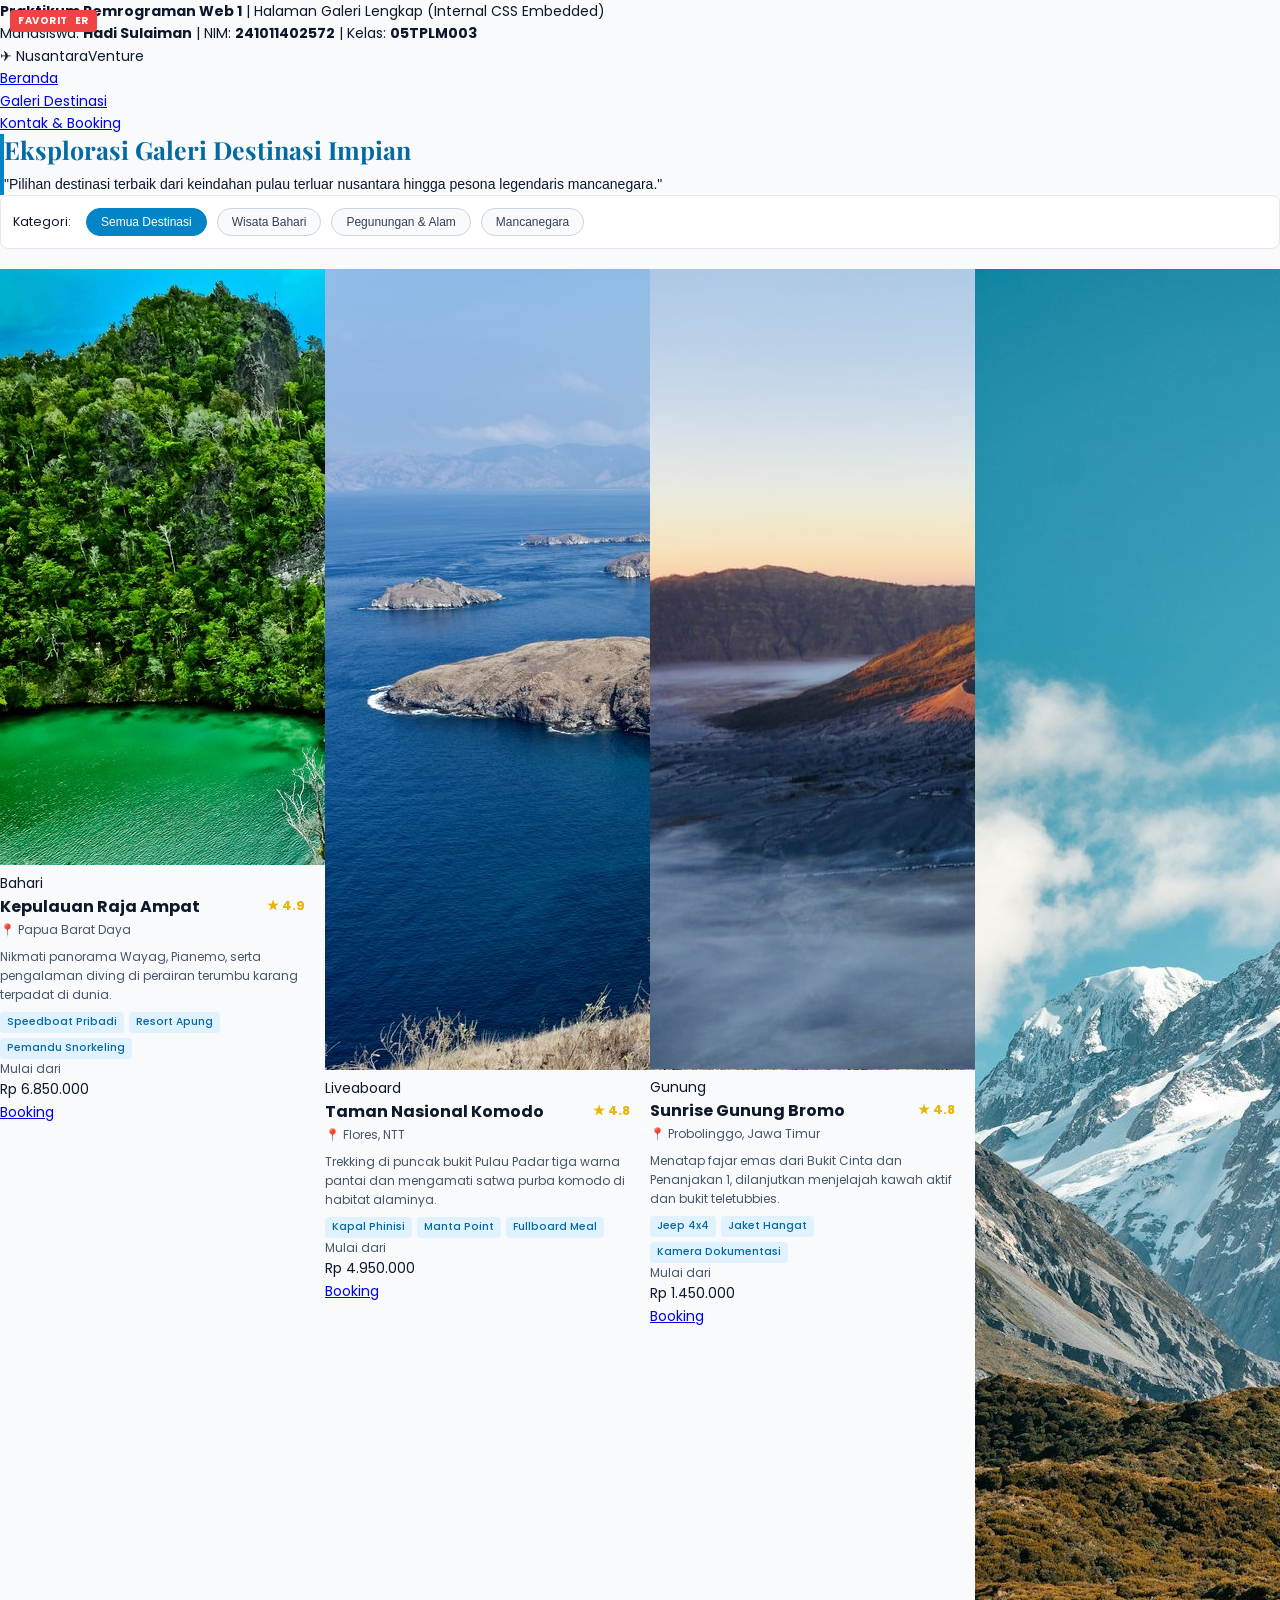
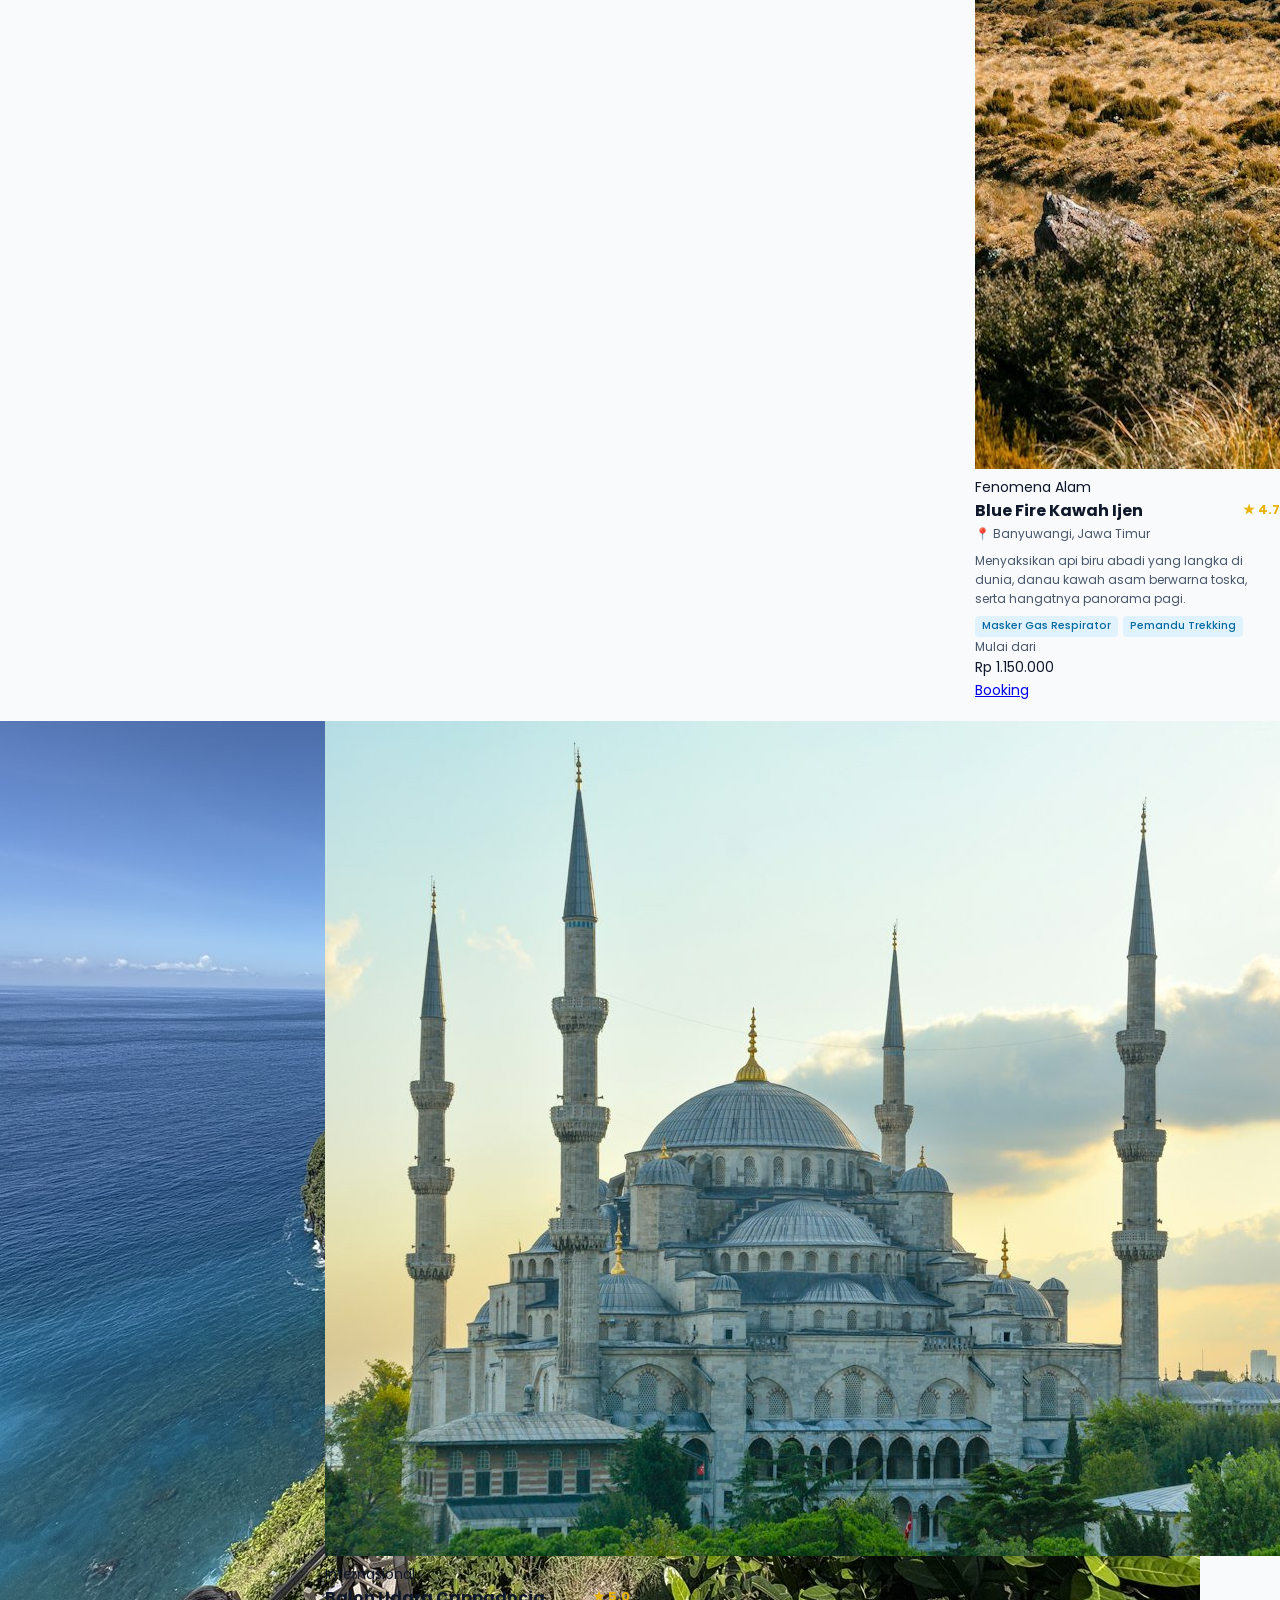
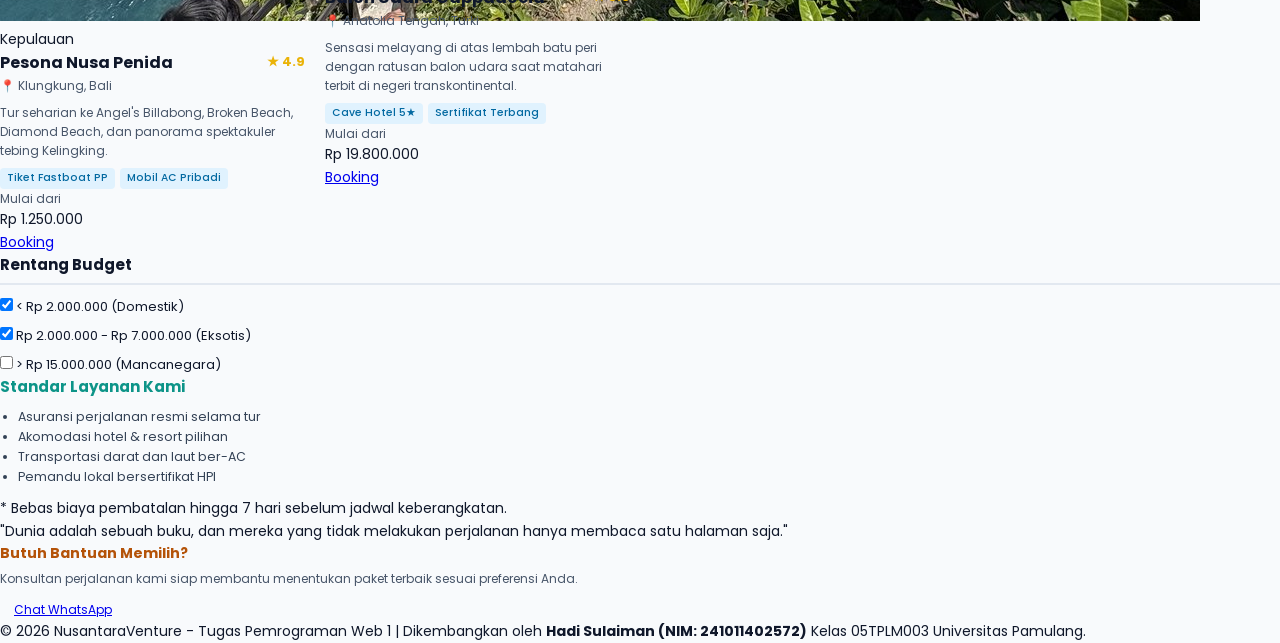
==== destinasi.html @ 13fb2729 "feat(web): create destinasi.html catalog with internal CSS embedding in head" ====
<!DOCTYPE html>
<html lang="id">
<head>
    <meta charset="UTF-8">
    <meta name="viewport" content="width=device-width, initial-scale=1.0">
    <title>Katalog & Galeri Destinasi - NusantaraVenture</title>
    <!-- EXTERNAL CSS (LINKING) - Syarat Wajib Tugas -->
    <link rel="stylesheet" href="style.css">

    <!-- INTERNAL CSS (EMBEDDING) - Syarat Wajib Tugas: Menggunakan tag <style> di head -->
    <style>
        /* Gaya Internal Khusus untuk Halaman Galeri Destinasi */
        .filter-kategori-container {
            display: flex;
            gap: 10px;
            flex-wrap: wrap;
            margin-bottom: 20px;
            padding: 12px;
            background: #ffffff;
            border-radius: 8px;
            border: 1px solid #e2e8f0;
        }

        .filter-btn {
            padding: 6px 14px;
            font-size: 12px;
            border-radius: 20px;
            border: 1px solid #cbd5e1;
            background: #f8fafc;
            color: #334155;
            cursor: pointer;
            font-weight: 500;
            transition: all 0.2s ease;
        }

        .filter-btn.active, .filter-btn:hover {
            background: var(--primary-color);
            color: #ffffff;
            border-color: var(--primary-color);
        }

        .destinasi-grid-lengkap {
            display: grid;
            grid-template-columns: repeat(auto-fill, minmax(280px, 1fr));
            gap: 20px;
        }

        .rating-bintang {
            color: #eab308;
            font-size: 13px;
            font-weight: 700;
        }

        .fasilitas-tags {
            display: flex;
            gap: 5px;
            flex-wrap: wrap;
            margin-top: 8px;
        }

        .tag-pill {
            background: #e0f2fe;
            color: #0369a1;
            font-size: 10.5px;
            padding: 2px 7px;
            border-radius: 4px;
            font-weight: 500;
        }

        .badge-populer-embed {
            position: absolute;
            top: 10px;
            left: 10px;
            background: #ef4444;
            color: #ffffff;
            font-size: 10px;
            font-weight: 700;
            padding: 3px 8px;
            border-radius: 4px;
            text-transform: uppercase;
            letter-spacing: 0.5px;
        }
    </style>
</head>
<body>

    <!-- Bar Informasi Identitas Mahasiswa UNPAM -->
    <div class="identitas-bar">
        <div class="container identitas-content">
            <div>
                <strong>Praktikum Pemrograman Web 1</strong> | Halaman Galeri Lengkap (Internal CSS Embedded)
            </div>
            <div>
                Mahasiswa: <strong>Hadi Sulaiman</strong> | NIM: <strong>241011402572</strong> | Kelas: <strong>05TPLM003</strong>
            </div>
        </div>
    </div>

    <!-- Navigasi Utama -->
    <nav class="navbar">
        <div class="container nav-flex">
            <div class="brand-nama">
                ✈ NusantaraVenture
            </div>
            <ul class="nav-links">
                <li><a href="index.html">Beranda</a></li>
                <li><a href="destinasi.html" class="active">Galeri Destinasi</a></li>
                <li><a href="kontak.html">Kontak &amp; Booking</a></li>
            </ul>
        </div>
    </nav>

    <!-- Konten Utama Galeri dengan Layout Dua Kolom -->
    <main class="container layout-dua-kolom">

        <!-- ================= KOLOM UTAMA (KIRI) ================= -->
        <div class="kolom-utama">

            <!-- Header Halaman Galeri -->
            <div class="widget-box" style="border-left: 4px solid var(--primary-color);">
                <!-- Judul Utama (font-size: 25px sesuai Digit ke-1: 5 * 5px) -->
                <h1 class="judul-utama">Eksplorasi Galeri Destinasi Impian</h1>
                <!-- Elemen Italic #1: Tagline -->
                <p class="tagline-italic font-sistem-bersih" style="margin-top: 6px;">
                    "Pilihan destinasi terbaik dari keindahan pulau terluar nusantara hingga pesona legendaris mancanegara."
                </p>
            </div>

            <!-- Filter Kategori (Styling dari Internal CSS) -->
            <div class="filter-kategori-container">
                <span class="form-label-bold" style="display: flex; align-items: center; margin-right: 5px; font-size: 12.5px;">Kategori:</span>
                <button class="filter-btn active">Semua Destinasi</button>
                <button class="filter-btn">Wisata Bahari</button>
                <button class="filter-btn">Pegunungan &amp; Alam</button>
                <button class="filter-btn">Mancanegara</button>
            </div>

            <!-- Grid Galeri Destinasi Lengkap -->
            <section class="destinasi-grid-lengkap">

                <!-- Destinasi 1: Raja Ampat -->
                <article class="kartu-destinasi border-utama-solid">
                    <div class="destinasi-img-wrap">
                        <img src="images/raja-ampat.jpg" alt="Raja Ampat" class="destinasi-img">
                        <span class="badge-populer-embed">Best Seller</span>
                        <span class="destinasi-badge">Bahari</span>
                    </div>
                    <div class="destinasi-body">
                        <div style="display: flex; justify-content: space-between; align-items: center;">
                            <h3 class="destinasi-nama">Kepulauan Raja Ampat</h3>
                            <span class="rating-bintang">★ 4.9</span>
                        </div>
                        <!-- Elemen Italic #2: Lokasi Geografis -->
                        <p class="lokasi-italic teks-kecil">&#128205; Papua Barat Daya</p>
                        <!-- Perataan Teks Khusus: Text Justify -->
                        <p class="teks-kecil text-justify-khusus" style="margin: 8px 0;">
                            Nikmati panorama Wayag, Pianemo, serta pengalaman diving di perairan terumbu karang terpadat di dunia.
                        </p>
                        <div class="fasilitas-tags">
                            <span class="tag-pill">Speedboat Pribadi</span>
                            <span class="tag-pill">Resort Apung</span>
                            <span class="tag-pill">Pemandu Snorkeling</span>
                        </div>
                        <div class="destinasi-footer">
                            <div>
                                <span class="teks-kecil" style="display: block;">Mulai dari</span>
                                <span class="harga-angka">Rp 6.850.000</span>
                            </div>
                            <a href="kontak.html" class="btn-aksi">Booking</a>
                        </div>
                    </div>
                </article>

                <!-- Destinasi 2: Labuan Bajo -->
                <article class="kartu-destinasi border-utama-solid">
                    <div class="destinasi-img-wrap">
                        <img src="images/labuan-bajo.jpg" alt="Labuan Bajo" class="destinasi-img">
                        <span class="badge-populer-embed">Favorit</span>
                        <span class="destinasi-badge">Liveaboard</span>
                    </div>
                    <div class="destinasi-body">
                        <div style="display: flex; justify-content: space-between; align-items: center;">
                            <h3 class="destinasi-nama">Taman Nasional Komodo</h3>
                            <span class="rating-bintang">★ 4.8</span>
                        </div>
                        <p class="lokasi-italic teks-kecil">&#128205; Flores, NTT</p>
                        <p class="teks-kecil text-justify-khusus" style="margin: 8px 0;">
                            Trekking di puncak bukit Pulau Padar tiga warna pantai dan mengamati satwa purba komodo di habitat alaminya.
                        </p>
                        <div class="fasilitas-tags">
                            <span class="tag-pill">Kapal Phinisi</span>
                            <span class="tag-pill">Manta Point</span>
                            <span class="tag-pill">Fullboard Meal</span>
                        </div>
                        <div class="destinasi-footer">
                            <div>
                                <span class="teks-kecil" style="display: block;">Mulai dari</span>
                                <span class="harga-angka">Rp 4.950.000</span>
                            </div>
                            <a href="kontak.html" class="btn-aksi">Booking</a>
                        </div>
                    </div>
                </article>

                <!-- Destinasi 3: Gunung Bromo -->
                <article class="kartu-destinasi">
                    <div class="destinasi-img-wrap">
                        <img src="images/bromo.jpg" alt="Gunung Bromo" class="destinasi-img">
                        <span class="destinasi-badge">Gunung</span>
                    </div>
                    <div class="destinasi-body">
                        <div style="display: flex; justify-content: space-between; align-items: center;">
                            <h3 class="destinasi-nama">Sunrise Gunung Bromo</h3>
                            <span class="rating-bintang">★ 4.8</span>
                        </div>
                        <p class="lokasi-italic teks-kecil">&#128205; Probolinggo, Jawa Timur</p>
                        <p class="teks-kecil text-justify-khusus" style="margin: 8px 0;">
                            Menatap fajar emas dari Bukit Cinta dan Penanjakan 1, dilanjutkan menjelajah kawah aktif dan bukit teletubbies.
                        </p>
                        <div class="fasilitas-tags">
                            <span class="tag-pill">Jeep 4x4</span>
                            <span class="tag-pill">Jaket Hangat</span>
                            <span class="tag-pill">Kamera Dokumentasi</span>
                        </div>
                        <div class="destinasi-footer">
                            <div>
                                <span class="teks-kecil" style="display: block;">Mulai dari</span>
                                <span class="harga-angka">Rp 1.450.000</span>
                            </div>
                            <a href="kontak.html" class="btn-aksi">Booking</a>
                        </div>
                    </div>
                </article>

                <!-- Destinasi 4: Kawah Ijen -->
                <article class="kartu-destinasi">
                    <div class="destinasi-img-wrap">
                        <img src="images/kawah-ijen.jpg" alt="Kawah Ijen" class="destinasi-img">
                        <span class="destinasi-badge">Fenomena Alam</span>
                    </div>
                    <div class="destinasi-body">
                        <div style="display: flex; justify-content: space-between; align-items: center;">
                            <h3 class="destinasi-nama">Blue Fire Kawah Ijen</h3>
                            <span class="rating-bintang">★ 4.7</span>
                        </div>
                        <p class="lokasi-italic teks-kecil">&#128205; Banyuwangi, Jawa Timur</p>
                        <p class="teks-kecil text-justify-khusus" style="margin: 8px 0;">
                            Menyaksikan api biru abadi yang langka di dunia, danau kawah asam berwarna toska, serta hangatnya panorama pagi.
                        </p>
                        <div class="fasilitas-tags">
                            <span class="tag-pill">Masker Gas Respirator</span>
                            <span class="tag-pill">Pemandu Trekking</span>
                        </div>
                        <div class="destinasi-footer">
                            <div>
                                <span class="teks-kecil" style="display: block;">Mulai dari</span>
                                <span class="harga-angka">Rp 1.150.000</span>
                            </div>
                            <a href="kontak.html" class="btn-aksi">Booking</a>
                        </div>
                    </div>
                </article>

                <!-- Destinasi 5: Nusa Penida -->
                <article class="kartu-destinasi">
                    <div class="destinasi-img-wrap">
                        <img src="images/nusa-penida.jpg" alt="Nusa Penida" class="destinasi-img">
                        <span class="destinasi-badge">Kepulauan</span>
                    </div>
                    <div class="destinasi-body">
                        <div style="display: flex; justify-content: space-between; align-items: center;">
                            <h3 class="destinasi-nama">Pesona Nusa Penida</h3>
                            <span class="rating-bintang">★ 4.9</span>
                        </div>
                        <p class="lokasi-italic teks-kecil">&#128205; Klungkung, Bali</p>
                        <p class="teks-kecil text-justify-khusus" style="margin: 8px 0;">
                            Tur seharian ke Angel's Billabong, Broken Beach, Diamond Beach, dan panorama spektakuler tebing Kelingking.
                        </p>
                        <div class="fasilitas-tags">
                            <span class="tag-pill">Tiket Fastboat PP</span>
                            <span class="tag-pill">Mobil AC Pribadi</span>
                        </div>
                        <div class="destinasi-footer">
                            <div>
                                <span class="teks-kecil" style="display: block;">Mulai dari</span>
                                <span class="harga-angka">Rp 1.250.000</span>
                            </div>
                            <a href="kontak.html" class="btn-aksi">Booking</a>
                        </div>
                    </div>
                </article>

                <!-- Destinasi 6: Cappadocia -->
                <article class="kartu-destinasi">
                    <div class="destinasi-img-wrap">
                        <img src="images/cappadocia.jpg" alt="Cappadocia Balon Udara" class="destinasi-img">
                        <span class="destinasi-badge">Internasional</span>
                    </div>
                    <div class="destinasi-body">
                        <div style="display: flex; justify-content: space-between; align-items: center;">
                            <h3 class="destinasi-nama">Balon Udara Cappadocia</h3>
                            <span class="rating-bintang">★ 5.0</span>
                        </div>
                        <p class="lokasi-italic teks-kecil">&#128205; Anatolia Tengah, Turki</p>
                        <p class="teks-kecil text-justify-khusus" style="margin: 8px 0;">
                            Sensasi melayang di atas lembah batu peri dengan ratusan balon udara saat matahari terbit di negeri transkontinental.
                        </p>
                        <div class="fasilitas-tags">
                            <span class="tag-pill">Cave Hotel 5★</span>
                            <span class="tag-pill">Sertifikat Terbang</span>
                        </div>
                        <div class="destinasi-footer">
                            <div>
                                <span class="teks-kecil" style="display: block;">Mulai dari</span>
                                <span class="harga-angka">Rp 19.800.000</span>
                            </div>
                            <a href="kontak.html" class="btn-aksi">Booking</a>
                        </div>
                    </div>
                </article>

            </section>

        </div>

        <!-- ================= KOLOM SIDEBAR (KANAN) ================= -->
        <aside class="kolom-sidebar">

            <!-- Filter Berdasarkan Rentang Harga -->
            <div class="widget-box">
                <h3 style="font-size: 15px; margin-bottom: 12px; border-bottom: 2px solid var(--border-color); padding-bottom: 6px;">
                    Rentang Budget
                </h3>
                <div style="display: flex; flex-direction: column; gap: 8px; font-size: 13px;">
                    <label><input type="checkbox" checked> &lt; Rp 2.000.000 (Domestik)</label>
                    <label><input type="checkbox" checked> Rp 2.000.000 - Rp 7.000.000 (Eksotis)</label>
                    <label><input type="checkbox"> &gt; Rp 15.000.000 (Mancanegara)</label>
                </div>
            </div>

            <!-- Fasilitas Termasuk (Dua Jenis Border: Solid & Dashed) -->
            <div class="border-promo-dashed">
                <h3 style="font-size: 15px; color: #0d9488; margin-bottom: 8px;">
                    Standar Layanan Kami
                </h3>
                <ul style="padding-left: 18px; font-size: 12.5px; line-height: 1.6; color: #334155;">
                    <li>Asuransi perjalanan resmi selama tur</li>
                    <li>Akomodasi hotel &amp; resort pilihan</li>
                    <li>Transportasi darat dan laut ber-AC</li>
                    <li>Pemandu lokal bersertifikat HPI</li>
                </ul>
                <!-- Elemen Italic #4: Catatan Khusus -->
                <p class="catatan-italic" style="margin-top: 10px;">
                    * Bebas biaya pembatalan hingga 7 hari sebelum jadwal keberangkatan.
                </p>
            </div>

            <!-- Kutipan Petualang -->
            <div class="quote-italic">
                "Dunia adalah sebuah buku, dan mereka yang tidak melakukan perjalanan hanya membaca satu halaman saja."
            </div>

            <!-- Card Bantuan -->
            <div class="border-info-dotted text-center-khusus">
                <h4 style="color: #b45309; margin-bottom: 4px;">Butuh Bantuan Memilih?</h4>
                <p class="teks-kecil" style="margin-bottom: 10px;">
                    Konsultan perjalanan kami siap membantu menentukan paket terbaik sesuai preferensi Anda.
                </p>
                <a href="kontak.html" class="btn-aksi" style="padding: 6px 14px; font-size: 12px;">Chat WhatsApp</a>
            </div>

        </aside>

    </main>

    <!-- Footer -->
    <footer>
        <div class="container">
            <div class="footer-bottom">
                &copy; 2026 NusantaraVenture - Tugas Pemrograman Web 1 | Dikembangkan oleh <strong>Hadi Sulaiman (NIM: 241011402572)</strong> Kelas 05TPLM003 Universitas Pamulang.
            </div>
        </div>
    </footer>

</body>
</html>
---- style.css ----
/* ==========================================================================
   TUGAS PEMROGRAMAN WEB 1 - PRAKTIKUM CSS
   Identitas Mahasiswa:
   - Nama         : Hadi Sulaiman
   - NIM          : 241011402572
   - Kelas        : 05TPLM003
   - Digit Terakhir: 2 (Tema: Travel Wisata | Layout: Dua Kolom | Tantangan: Galeri Destinasi)
   - 5 Digit Akhir : 0, 2, 5, 7, 2 (Angka 0 diganti 5 -> 5, 2, 5, 7, 2)
     * Digit ke-1 (5) : font-size judul utama = 5 * 5px = 25px | Margin utama = 5 * 5px = 25px
     * Digit ke-2 (2) : Variasi font tambahan = 2 (Total 4 font) | Ketebalan border utama = 2px
     * Digit ke-3 (5) : Minimal 5 elemen teks bold
     * Digit ke-4 (7) : Minimal 7 elemen teks italic
     * Digit ke-5 (2) : Minimal 2 elemen perataan teks khusus
   ========================================================================== */

/* ── 1. IMPORT GOOGLE FONTS (Variasi Font Sesuai Ketentuan NIM) ── */
@import url('https://fonts.googleapis.com/css2?family=Playfair+Display:ital,wght@0,600;0,700;1,400;1,600&family=Poppins:ital,wght@0,400;0,500;0,600;0,700;1,400;1,500&display=swap');

/* ── 2. RESET DAN VARIABEL CSS ── */
:root {
    --primary-color: #0284c7;       /* Sky Blue */
    --primary-dark: #0369a1;
    --accent-color: #0d9488;        /* Teal */
    --accent-warm: #f59e0b;         /* Amber */
    --text-dark: #0f172a;           /* Slate 900 */
    --text-muted: #475569;          /* Slate 600 */
    --bg-light: #f8fafc;            /* Slate 50 */
    --bg-white: #ffffff;
    --border-color: #e2e8f0;
    --font-utama: 'Poppins', sans-serif;
    --font-heading: 'Playfair Display', Georgia, serif;
    --font-tambahan-1: 'Segoe UI', Tahoma, Geneva, Verdana, sans-serif;
    --font-tambahan-2: 'Courier New', Courier, monospace;
}

* {
    margin: 0;
    padding: 0;
    box-sizing: border-box;
}

body {
    font-family: var(--font-utama);
    font-size: 14px;                /* Ukuran font teks isi (Ukuran #1) */
    line-height: 1.6;
    color: var(--text-dark);
    background-color: var(--bg-light);
}

/* ── 3. ATURAN FONT-SIZE (Minimal 3 ukuran teks berbeda, Judul Utama = 25px) ── */
h1.judul-utama {
    font-size: 25px;                /* Sesuai Digit ke-1: 5 * 5px = 25px */
    font-family: var(--font-heading);
    color: var(--primary-dark);
    line-height: 1.3;
}

h2.judul-seksi {
    font-size: 18px;                /* Ukuran font heading seksi (Ukuran #2) */
    font-family: var(--font-heading);
    color: var(--text-dark);
    margin-bottom: 12px;
}

h3.destinasi-nama {
    font-size: 16px;                /* Ukuran font nama kartu destinasi */
    font-family: var(--font-utama);
    color: var(--text-dark);
}

.teks-kecil {
    font-size: 12px;                /* Ukuran font metadata / badge (Ukuran #3) */
    color: var(--text-muted);
}

.teks-tiket-voucher {
    font-size: 13px;
    font-family: var(--font-tambahan-2); /* Variasi Font Tambahan #2: Monospace */
}

/* ── 4. ATURAN FONT-FAMILY (Minimal 2 font + 2 variasi tambahan = 4 font) ── */
.font-serif-elegan {
    font-family: var(--font-heading);
}

.font-sans-modern {
    font-family: var(--font-utama);
}

.font-sistem-bersih {
    font-family: var(--font-tambahan-1); /* Variasi Font Tambahan #1: Segoe UI */
}

.font-kode-voucher {
    font-family: var(--font-tambahan-2); /* Variasi Font Tambahan #2: Monospace */
}
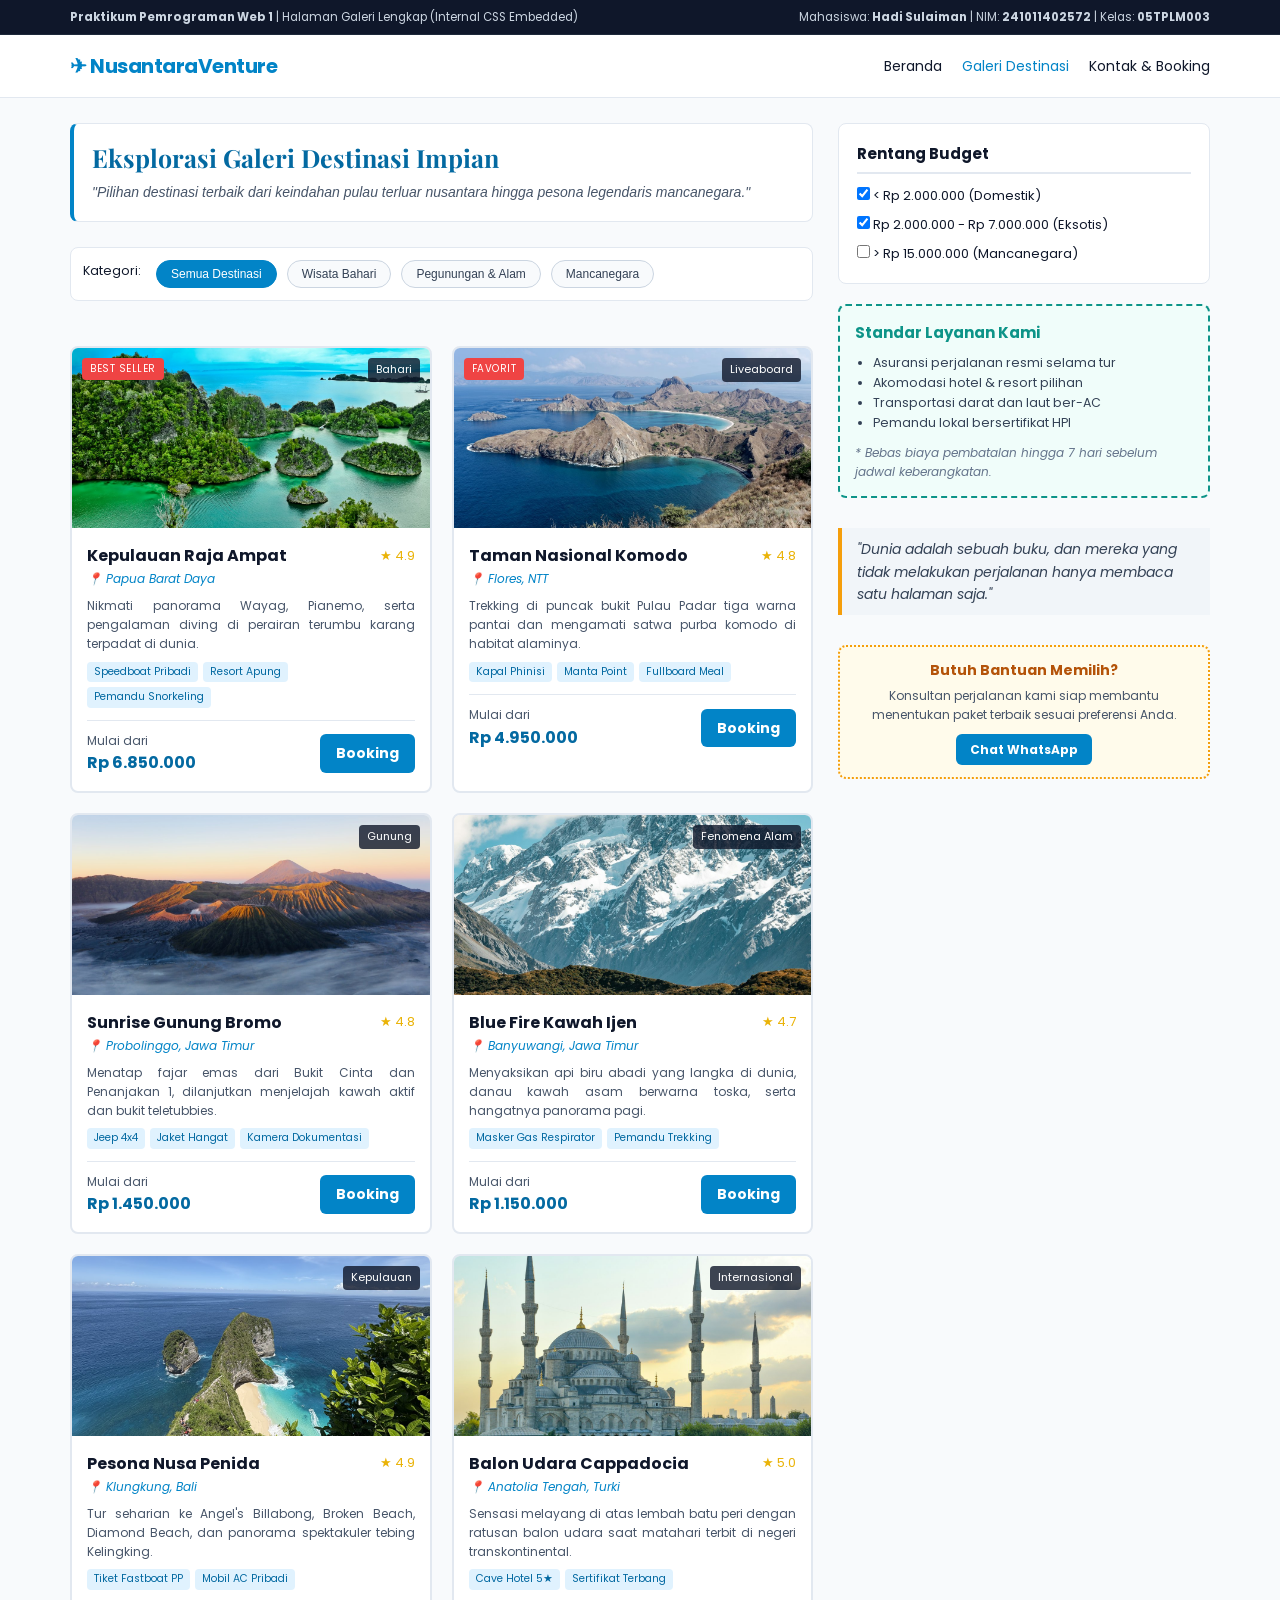
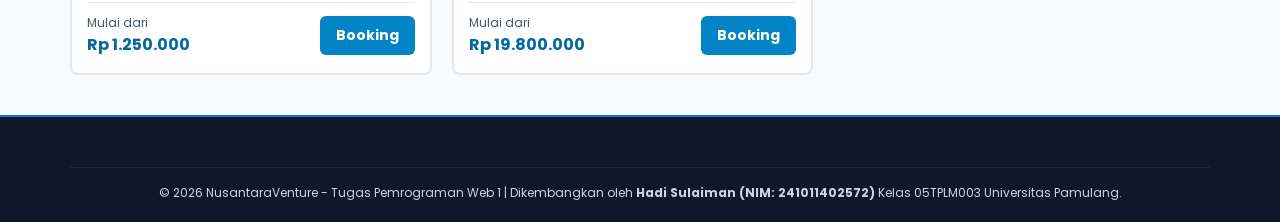
==== commit d78e4a51: "refactor(css): strictly align font-weight, font-style, and text-align to exact NIM formula parameter" ====
--- a/destinasi.html
+++ b/destinasi.html
@@ -29,7 +29,7 @@
             background: #f8fafc;
             color: #334155;
             cursor: pointer;
-            font-weight: 500;
+            
             transition: all 0.2s ease;
         }
 
@@ -48,7 +48,7 @@
         .rating-bintang {
             color: #eab308;
             font-size: 13px;
-            font-weight: 700;
+            
         }
 
         .fasilitas-tags {
@@ -64,7 +64,7 @@
             font-size: 10.5px;
             padding: 2px 7px;
             border-radius: 4px;
-            font-weight: 500;
+            
         }
 
         .badge-populer-embed {
@@ -74,7 +74,7 @@
             background: #ef4444;
             color: #ffffff;
             font-size: 10px;
-            font-weight: 700;
+            
             padding: 3px 8px;
             border-radius: 4px;
             text-transform: uppercase;
@@ -128,7 +128,7 @@
 
             <!-- Filter Kategori (Styling dari Internal CSS) -->
             <div class="filter-kategori-container">
-                <span class="form-label-bold" style="display: flex; align-items: center; margin-right: 5px; font-size: 12.5px;">Kategori:</span>
+                <span class="form-label" style="display: flex; align-items: center; margin-right: 5px; font-size: 12.5px;">Kategori:</span>
                 <button class="filter-btn active">Semua Destinasi</button>
                 <button class="filter-btn">Wisata Bahari</button>
                 <button class="filter-btn">Pegunungan &amp; Alam</button>
@@ -376,7 +376,7 @@
     <!-- Footer -->
     <footer>
         <div class="container">
-            <div class="footer-bottom">
+            <div class="footer-bottom text-center-khusus">
                 &copy; 2026 NusantaraVenture - Tugas Pemrograman Web 1 | Dikembangkan oleh <strong>Hadi Sulaiman (NIM: 241011402572)</strong> Kelas 05TPLM003 Universitas Pamulang.
             </div>
         </div>
--- a/style.css
+++ b/style.css
@@ -1,16 +1,43 @@
 /* ==========================================================================
-   TUGAS PEMROGRAMAN WEB 1 - PRAKTIKUM CSS
-   Identitas Mahasiswa:
-   - Nama         : Hadi Sulaiman
-   - NIM          : 241011402572
-   - Kelas        : 05TPLM003
-   - Digit Terakhir: 2 (Tema: Travel Wisata | Layout: Dua Kolom | Tantangan: Galeri Destinasi)
-   - 5 Digit Akhir : 0, 2, 5, 7, 2 (Angka 0 diganti 5 -> 5, 2, 5, 7, 2)
-     * Digit ke-1 (5) : font-size judul utama = 5 * 5px = 25px | Margin utama = 5 * 5px = 25px
-     * Digit ke-2 (2) : Variasi font tambahan = 2 (Total 4 font) | Ketebalan border utama = 2px
-     * Digit ke-3 (5) : Minimal 5 elemen teks bold
-     * Digit ke-4 (7) : Minimal 7 elemen teks italic
-     * Digit ke-5 (2) : Minimal 2 elemen perataan teks khusus
+   TUGAS PEMROGRAMAN WEB 1 - PRAKTIKUM PROPERTI CSS (MODUL XI)
+   ==========================================================================
+   IDENTITAS MAHASISWA:
+   - Nama        : Hadi Sulaiman
+   - NIM         : 241011402572
+   - Kelas       : 05TPLM003
+   - Mata Kuliah : Pemrograman Web 1
+   - Kampus      : Universitas Pamulang (UNPAM)
+
+   KETENTUAN DIGIT TERAKHIR NIM (Digit = 2):
+   - Tema Website     : Travel Wisata (NusantaraVenture)
+   - Tata Letak Layout: Dua Kolom (Two-Column Layout: 2.2fr : 1fr)
+   - Tantangan        : Galeri Destinasi dengan Filter & Kartu Interaktif
+
+   KETENTUAN 5 DIGIT TERAKHIR NIM (0, 2, 5, 7, 2 -> Angka 0 diubah ke 5 -> 5, 2, 5, 7, 2):
+   1. FONT-SIZE   : Min 3 ukuran berbeda | Judul utama = Digit 1 * 5px = 25px
+                    (Diterapkan: 25px, 18px, 14px, 12px)
+   2. FONT-FAMILY : Min 2 font dasar + Digit 2 variasi tambahan = 4 Jenis Font
+                    (Diterapkan: Poppins, Playfair Display, Segoe UI, Courier New)
+   3. FONT-WEIGHT : Membedakan ketebalan judul & isi | Min Digit 3 elemen bold = 5 Elemen
+                    - Ketebalan Isi  : font-weight: normal; (body)
+                    - Ketebalan Judul: font-weight: bold;
+                    - 5 Elemen Bold  : .brand-nama, .judul-utama, .destinasi-nama,
+                                       .harga-angka, .btn-aksi
+   4. FONT-STYLE  : Menggunakan normal & italic | Min Digit 4 elemen italic = 7 Elemen
+                    - Gaya Standar   : font-style: normal; (body)
+                    - 7 Elemen Italic: .tagline-italic, .lokasi-italic, .quote-italic,
+                                       .catatan-italic, .testimoni-italic,
+                                       .fasilitas-italic, .footer-motto-italic
+   5. TEXT-ALIGN  : Min 2 jenis perataan | Min Digit 5 elemen perataan khusus = 2 Elemen
+                    - Perataan Normal: text-align: left; (body)
+                    - 2 Elemen Khusus: .text-center-khusus (Center), .text-justify-khusus (Justify)
+   6. MARGIN      : Mengatur jarak antarbagian | Margin utama = Digit 1 * 5px = 25px
+                    (Diterapkan: margin 25px 0 dan grid gap 25px)
+   7. BORDER      : Min 2 jenis border berbeda | Ketebalan border utama = Digit 2 px = 2px
+                    (Diterapkan: 2px solid dan 2px dashed)
+   8. METODE CSS  : External CSS (style.css pada 3 file HTML: index, destinasi, kontak)
+                    Internal CSS (embedding tag <style> pada destinasi.html)
+                    Inline CSS (atribut style="..." pada minimal 2 elemen HTML)
    ========================================================================== */
 
 /* ── 1. IMPORT GOOGLE FONTS (Variasi Font Sesuai Ketentuan NIM) ── */
@@ -45,6 +72,9 @@
     line-height: 1.6;
     color: var(--text-dark);
     background-color: var(--bg-light);
+    font-weight: normal;            /* Ketebalan standar teks isi (Normal) */
+    font-style: normal;             /* Gaya standar teks isi (Normal) */
+    text-align: left;               /* Perataan teks standar isi (Left) */
 }
 
 /* ── 3. ATURAN FONT-SIZE (Minimal 3 ukuran teks berbeda, Judul Utama = 25px) ── */
@@ -95,3 +125,380 @@
     font-family: var(--font-tambahan-2); /* Variasi Font Tambahan #2: Monospace */
 }
 
+/* ── 5. ATURAN FONT-WEIGHT (Membedakan Judul & Isi: Tepat 5 Elemen Bold Sesuai Digit ke-3 NIM = 5) ── */
+/* Elemen Bold #1: Brand Logo Navbar */
+.brand-nama {
+    font-weight: bold;
+    font-size: 20px;
+    color: var(--primary-color);
+    letter-spacing: -0.5px;
+}
+
+/* Elemen Bold #2: Judul Utama Halaman */
+.judul-utama {
+    font-weight: bold;
+}
+
+/* Elemen Bold #3: Nama Kartu Destinasi */
+.destinasi-nama {
+    font-weight: bold;
+}
+
+/* Elemen Bold #4: Nilai Harga Paket Wisata */
+.harga-angka {
+    font-weight: bold;
+    font-size: 16px;
+    color: var(--primary-dark);
+}
+
+/* Elemen Bold #5: Tombol Aksi dan Navigasi */
+.btn-aksi {
+    font-weight: bold;
+    display: inline-block;
+    padding: 8px 16px;
+    background-color: var(--primary-color);
+    color: #ffffff;
+    text-decoration: none;
+    border-radius: 6px;
+    transition: background 0.2s ease;
+    border: none;
+    cursor: pointer;
+}
+
+.btn-aksi:hover {
+    background-color: var(--primary-dark);
+}
+
+/* Label Formulir & Elemen Tambahan Dibuat Bobot Standar */
+.form-label {
+    display: block;
+    margin-bottom: 6px;
+    font-size: 13px;
+    color: var(--text-dark);
+}
+
+/* ── 6. ATURAN FONT-STYLE (Menggunakan Normal & Italic: Tepat 7 Elemen Italic Sesuai Digit ke-4 NIM = 7) ── */
+/* Elemen Italic #1: Tagline Header */
+.tagline-italic {
+    font-style: italic;
+    color: var(--text-muted);
+}
+
+/* Elemen Italic #2: Lokasi Geografis Destinasi */
+.lokasi-italic {
+    font-style: italic;
+    color: var(--primary-color);
+}
+
+/* Elemen Italic #3: Kutipan Wisatawan / Quote */
+.quote-italic {
+    font-style: italic;
+    color: #334155;
+    background: #f1f5f9;
+    padding: 10px 15px;
+    border-left: 4px solid var(--accent-warm);
+    margin: 10px 0;
+}
+
+/* Elemen Italic #4: Catatan Khusus Perjalanan */
+.catatan-italic {
+    font-style: italic;
+    font-size: 12px;
+    color: #64748b;
+}
+
+/* Elemen Italic #5: Testimoni Pengunjung */
+.testimoni-italic {
+    font-style: italic;
+    color: #475569;
+}
+
+/* Elemen Italic #6: Keterangan Fasilitas / Term */
+.fasilitas-italic {
+    font-style: italic;
+    font-size: 11px;
+    color: #0d9488;
+}
+
+/* Elemen Italic #7: Motto / Slogan Footer */
+.footer-motto-italic {
+    font-style: italic;
+    color: #94a3b8;
+}
+
+/* ── 7. ATURAN TEXT-ALIGN (Minimal 2 Jenis Perataan: Tepat 2 Elemen Perataan Khusus Sesuai Digit ke-5 NIM = 2) ── */
+/* Elemen Perataan Khusus #1: Text Center */
+.text-center-khusus {
+    text-align: center;
+}
+
+/* Elemen Perataan Khusus #2: Text Justify */
+.text-justify-khusus {
+    text-align: justify;
+}
+
+/* ── 8. ATURAN MARGIN (Margin Utama = 5 * 5px = 25px sesuai Digit ke-1) ── */
+.margin-utama {
+    margin-top: 25px;
+    margin-bottom: 25px;
+}
+
+.seksi-margin {
+    margin-bottom: 25px;            /* Jarak antarbagian halaman = 25px */
+}
+
+.banner-promo-margin {
+    margin: 25px 0;
+}
+
+/* ── 9. ATURAN BORDER (Minimal 2 jenis border berbeda, Border Utama = 2px sesuai Digit ke-2) ── */
+/* Border Jenis #1: Border Solid 2px (Border Utama) */
+.border-utama-solid {
+    border: 2px solid var(--primary-color);
+    border-radius: 8px;
+}
+
+.kartu-destinasi {
+    background: var(--bg-white);
+    border: 2px solid #e2e8f0;      /* Border solid default */
+    border-radius: 8px;
+    overflow: hidden;
+    transition: transform 0.2s ease, border-color 0.2s ease;
+}
+
+.kartu-destinasi:hover {
+    border-color: var(--primary-color);
+    transform: translateY(-3px);
+}
+
+/* Border Jenis #2: Border Dashed 2px (Kotak Voucher/Promo) */
+.border-promo-dashed {
+    border: 2px dashed var(--accent-color);
+    background-color: #f0fdfa;
+    border-radius: 8px;
+    padding: 15px;
+}
+
+/* Border Jenis Tambahan #3: Border Dotted 2px */
+.border-info-dotted {
+    border: 2px dotted #f59e0b;
+    background-color: #fffbeb;
+    border-radius: 8px;
+    padding: 12px;
+}
+
+/* ── 10. LAYOUT UTAMA: DUA KOLOM (Sesuai Digit Terakhir NIM = 2) ── */
+.navbar {
+    background-color: var(--bg-white);
+    border-bottom: 1px solid var(--border-color);
+    padding: 15px 0;
+    position: sticky;
+    top: 0;
+    z-index: 100;
+}
+
+.container {
+    width: 90%;
+    max-width: 1140px;
+    margin: 0 auto;
+}
+
+.nav-flex {
+    display: flex;
+    justify-content: space-between;
+    align-items: center;
+}
+
+.nav-links {
+    list-style: none;
+    display: flex;
+    gap: 20px;
+}
+
+.nav-links a {
+    text-decoration: none;
+    color: var(--text-dark);
+        transition: color 0.2s;
+}
+
+.nav-links a:hover, .nav-links a.active {
+    color: var(--primary-color);
+}
+
+/* Grid Layout Dua Kolom */
+.layout-dua-kolom {
+    display: grid;
+    grid-template-columns: 2fr 1fr; /* Kolom 1 (Konten Utama) : Kolom 2 (Sidebar) */
+    gap: 25px;                      /* Sesuai margin/gap 25px */
+    margin-top: 25px;
+    margin-bottom: 25px;
+}
+
+.kolom-utama {
+    display: flex;
+    flex-direction: column;
+    gap: 25px;
+}
+
+.kolom-sidebar {
+    display: flex;
+    flex-direction: column;
+    gap: 20px;
+}
+
+/* Widget Sidebar */
+.widget-box {
+    background: var(--bg-white);
+    padding: 18px;
+    border-radius: 8px;
+    border: 1px solid var(--border-color);
+}
+
+/* ── 11. TANTANGAN TEMA: GALERI DESTINASI (Sesuai Digit Terakhir NIM = 2) ── */
+.galeri-grid {
+    display: grid;
+    grid-template-columns: repeat(auto-fill, minmax(260px, 1fr));
+    gap: 20px;
+}
+
+.destinasi-img-wrap {
+    width: 100%;
+    height: 180px;
+    overflow: hidden;
+    position: relative;
+}
+
+.destinasi-img {
+    width: 100%;
+    height: 100%;
+    object-fit: cover;
+    transition: transform 0.3s ease;
+}
+
+.kartu-destinasi:hover .destinasi-img {
+    transform: scale(1.05);
+}
+
+.destinasi-badge {
+    position: absolute;
+    top: 10px;
+    right: 10px;
+    background: rgba(15, 23, 42, 0.8);
+    color: #ffffff;
+    font-size: 11px;
+    padding: 3px 8px;
+    border-radius: 4px;
+}
+
+.destinasi-body {
+    padding: 15px;
+}
+
+.destinasi-footer {
+    display: flex;
+    justify-content: space-between;
+    align-items: center;
+    margin-top: 12px;
+    padding-top: 10px;
+    border-top: 1px solid var(--border-color);
+}
+
+/* Hero Section */
+.hero-banner {
+    position: relative;
+    border-radius: 10px;
+    overflow: hidden;
+    color: #ffffff;
+    padding: 40px 30px;
+    background-size: cover;
+    background-position: center;
+    margin-bottom: 25px;
+}
+
+.hero-overlay {
+    position: absolute;
+    top: 0; left: 0; right: 0; bottom: 0;
+    background: linear-gradient(135deg, rgba(2, 132, 199, 0.85), rgba(15, 23, 42, 0.75));
+    z-index: 1;
+}
+
+.hero-content {
+    position: relative;
+    z-index: 2;
+    max-width: 600px;
+}
+
+.hero-content h1 {
+    color: #ffffff;
+    margin-bottom: 10px;
+}
+
+.hero-content p {
+    color: #e2e8f0;
+    margin-bottom: 18px;
+}
+
+/* Form Styling */
+.form-group {
+    margin-bottom: 15px;
+}
+
+.form-group label {
+    display: block;
+    margin-bottom: 5px;
+    font-size: 13px;
+}
+
+.form-control {
+    width: 100%;
+    padding: 8px 12px;
+    border: 1px solid var(--border-color);
+    border-radius: 6px;
+    font-family: var(--font-utama);
+    font-size: 13px;
+}
+
+.form-control:focus {
+    outline: none;
+    border-color: var(--primary-color);
+}
+
+/* Identitas Mahasiswa Bar */
+.identitas-bar {
+    background: #0f172a;
+    color: #cbd5e1;
+    font-size: 11.5px;
+    padding: 8px 0;
+    border-bottom: 1px solid #1e293b;
+}
+
+.identitas-content {
+    display: flex;
+    justify-content: space-between;
+    flex-wrap: wrap;
+    gap: 10px;
+}
+
+/* Footer */
+footer {
+    background: #0f172a;
+    color: #cbd5e1;
+    padding: 30px 0 20px 0;
+    margin-top: 40px;
+    border-top: 2px solid var(--primary-color);
+}
+
+.footer-bottom {
+    border-top: 1px solid #1e293b;
+    padding-top: 15px;
+    margin-top: 20px;
+    font-size: 12px;
+}
+
+/* Responsif Mobile */
+@media (max-width: 768px) {
+    .layout-dua-kolom {
+        grid-template-columns: 1fr;
+    }
+}
+
